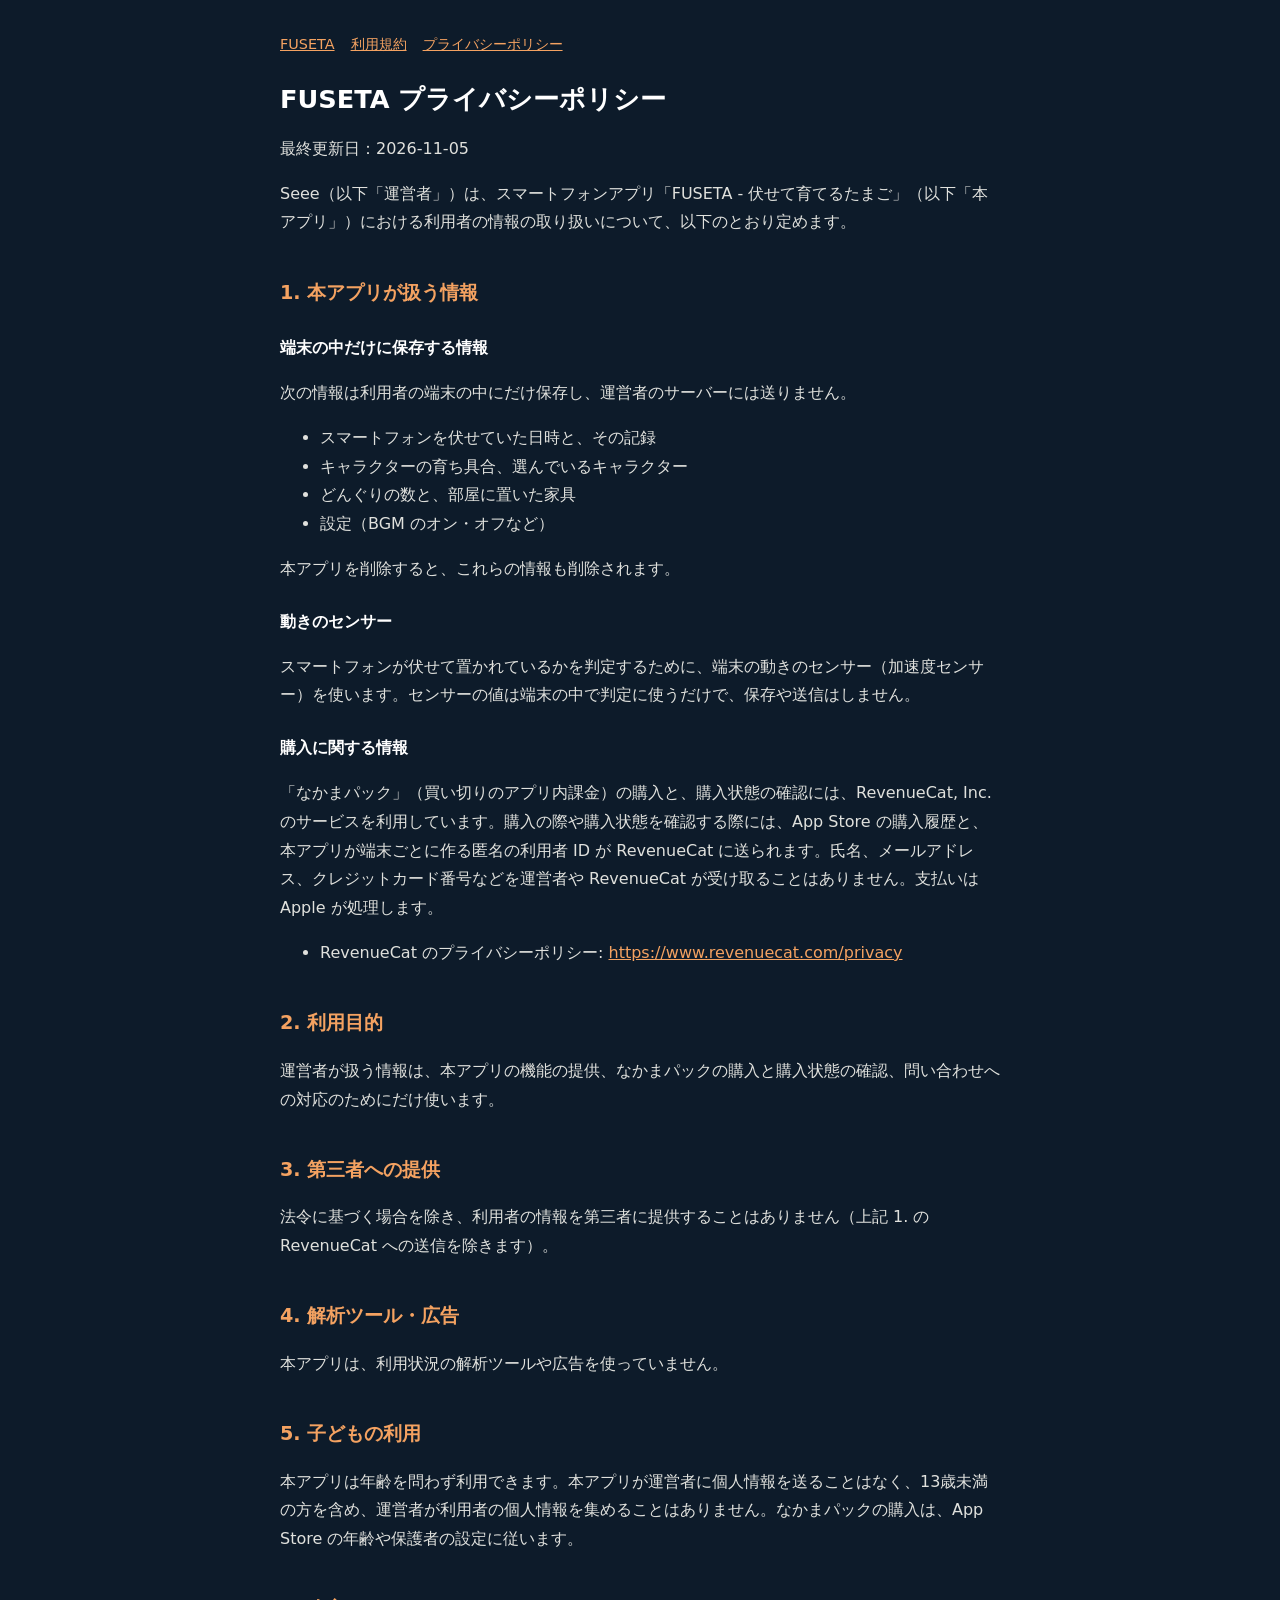
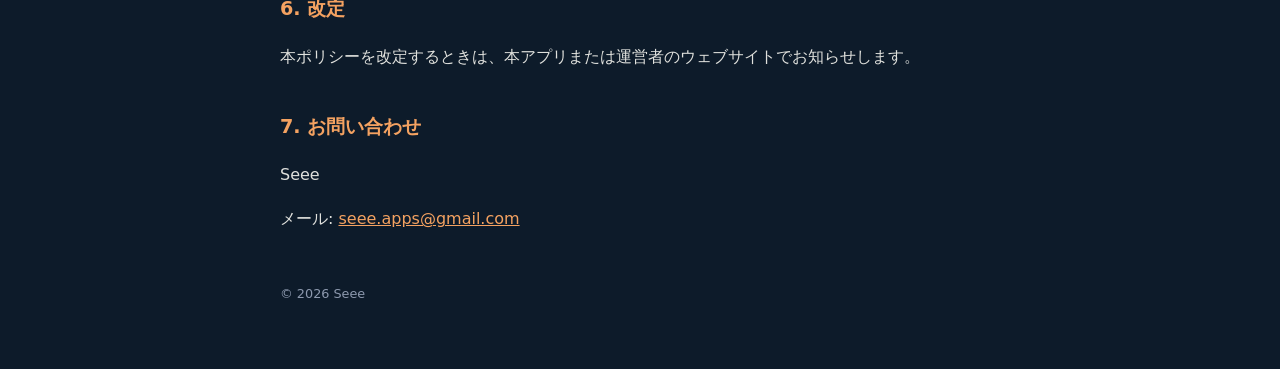
==== privacy.html @ d9efbb9b "Publish the FUSETA support, terms and privacy pages Co-Authored-By: Claude Opus 5.5 <noreply@anthrop" ====
<!doctype html>
<html lang="ja">
<head>
<meta charset="utf-8">
<meta name="viewport" content="width=device-width, initial-scale=1">
<title>プライバシーポリシー | FUSETA</title>
<link rel="stylesheet" href="style.css">
</head>
<body>
<main>
<nav><a href="./">FUSETA</a><a href="terms.html">利用規約</a><a href="privacy.html">プライバシーポリシー</a></nav>
<h1>FUSETA プライバシーポリシー</h1>
<p>最終更新日：2026-11-05</p>
<p>Seee（以下「運営者」）は、スマートフォンアプリ「FUSETA - 伏せて育てるたまご」（以下「本アプリ」）における利用者の情報の取り扱いについて、以下のとおり定めます。</p>

<h2>1. 本アプリが扱う情報</h2>
<h3>端末の中だけに保存する情報</h3>
<p>次の情報は利用者の端末の中にだけ保存し、運営者のサーバーには送りません。</p>
<ul>
<li>スマートフォンを伏せていた日時と、その記録</li>
<li>キャラクターの育ち具合、選んでいるキャラクター</li>
<li>どんぐりの数と、部屋に置いた家具</li>
<li>設定（BGM のオン・オフなど）</li>
</ul>
<p>本アプリを削除すると、これらの情報も削除されます。</p>

<h3>動きのセンサー</h3>
<p>スマートフォンが伏せて置かれているかを判定するために、端末の動きのセンサー（加速度センサー）を使います。センサーの値は端末の中で判定に使うだけで、保存や送信はしません。</p>

<h3>購入に関する情報</h3>
<p>「なかまパック」（買い切りのアプリ内課金）の購入と、購入状態の確認には、RevenueCat, Inc. のサービスを利用しています。購入の際や購入状態を確認する際には、App Store の購入履歴と、本アプリが端末ごとに作る匿名の利用者 ID が RevenueCat に送られます。氏名、メールアドレス、クレジットカード番号などを運営者や RevenueCat が受け取ることはありません。支払いは Apple が処理します。</p>
<ul>
<li>RevenueCat のプライバシーポリシー: <a href="https://www.revenuecat.com/privacy">https://www.revenuecat.com/privacy</a></li>
</ul>

<h2>2. 利用目的</h2>
<p>運営者が扱う情報は、本アプリの機能の提供、なかまパックの購入と購入状態の確認、問い合わせへの対応のためにだけ使います。</p>

<h2>3. 第三者への提供</h2>
<p>法令に基づく場合を除き、利用者の情報を第三者に提供することはありません（上記 1. の RevenueCat への送信を除きます）。</p>

<h2>4. 解析ツール・広告</h2>
<p>本アプリは、利用状況の解析ツールや広告を使っていません。</p>

<h2>5. 子どもの利用</h2>
<p>本アプリは年齢を問わず利用できます。本アプリが運営者に個人情報を送ることはなく、13歳未満の方を含め、運営者が利用者の個人情報を集めることはありません。なかまパックの購入は、App Store の年齢や保護者の設定に従います。</p>

<h2>6. 改定</h2>
<p>本ポリシーを改定するときは、本アプリまたは運営者のウェブサイトでお知らせします。</p>

<h2>7. お問い合わせ</h2>
<p>Seee</p>
<p>メール: <a href="mailto:seee.apps@gmail.com">seee.apps@gmail.com</a></p>
<footer>© 2026 Seee</footer>
</main>
</body>
</html>
---- style.css ----
:root { color-scheme: dark; }
body { margin: 0; background: #0d1b2a; color: #e0e1dd; font-family: system-ui, -apple-system, "Hiragino Sans", "Noto Sans JP", sans-serif; line-height: 1.8; }
main { max-width: 720px; margin: 0 auto; padding: 32px 16px 64px; }
h1 { color: #ffffff; font-size: 1.6rem; line-height: 1.4; }
h2 { color: #f4a261; font-size: 1.2rem; margin-top: 2em; }
h3 { color: #ffffff; font-size: 1rem; margin-top: 1.5em; }
a { color: #f4a261; }
nav { display: flex; gap: 16px; flex-wrap: wrap; font-size: 0.9rem; margin-bottom: 24px; }
.icon { display: block; border-radius: 26px; image-rendering: pixelated; margin: 8px 0 16px; }
footer { margin-top: 48px; color: #8d99ae; font-size: 0.8rem; }
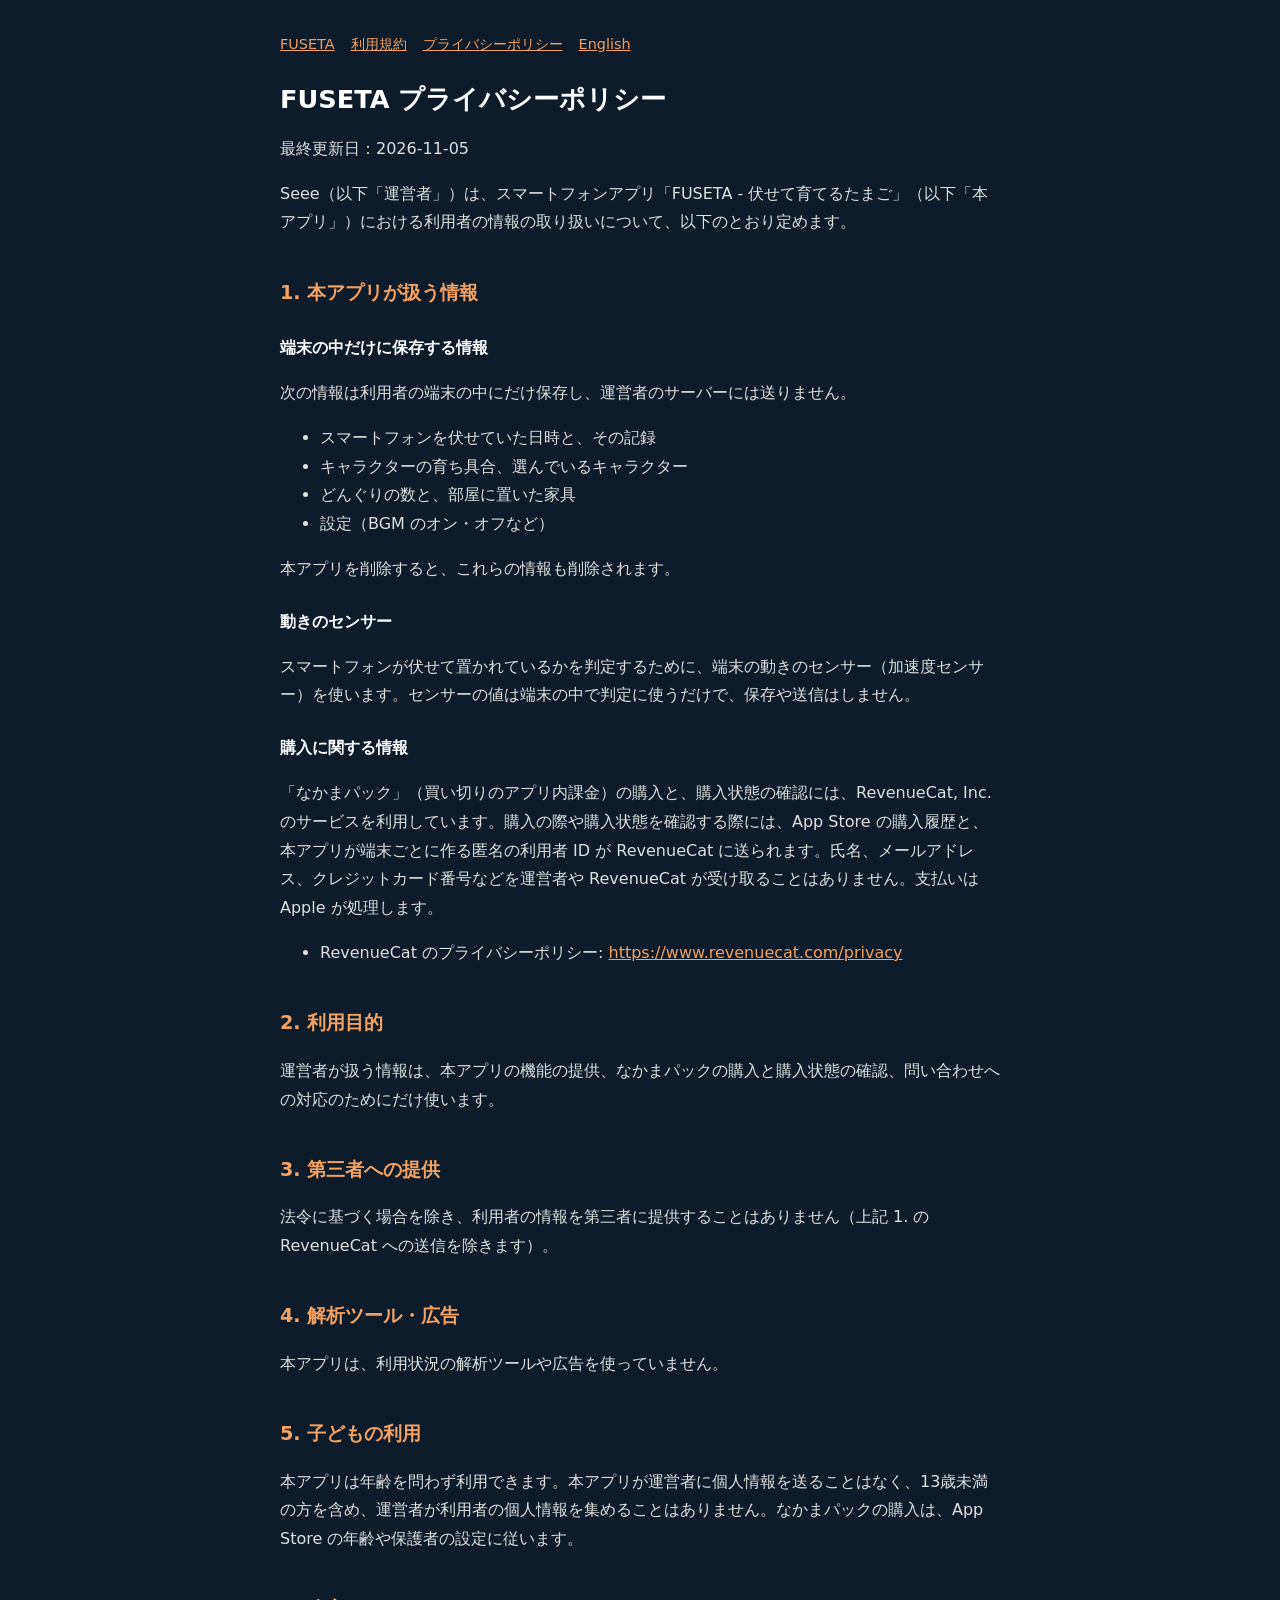
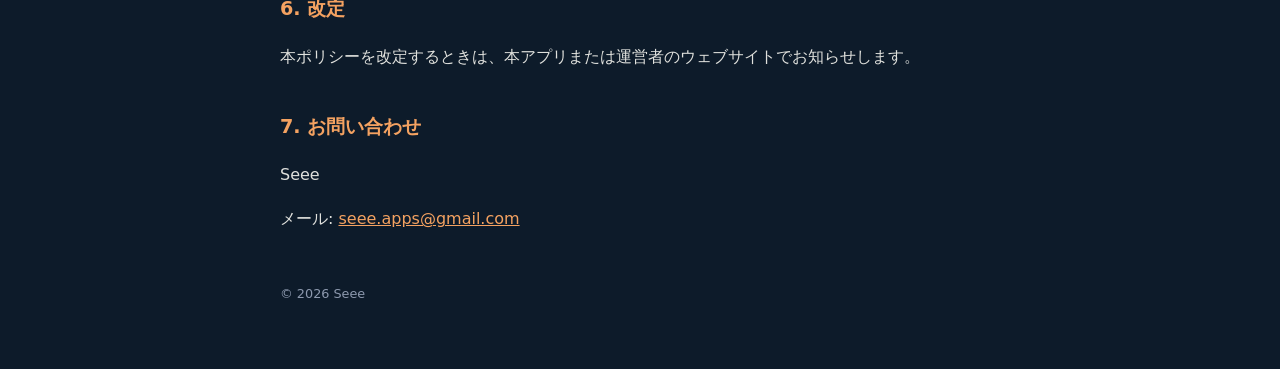
==== commit d4200716: "Add English pages Co-Authored-By: Claude Opus 5.5 <noreply@anthropic.com>" ====
--- a/privacy.html
+++ b/privacy.html
@@ -8,7 +8,7 @@
 </head>
 <body>
 <main>
-<nav><a href="./">FUSETA</a><a href="terms.html">利用規約</a><a href="privacy.html">プライバシーポリシー</a></nav>
+<nav><a href="./">FUSETA</a><a href="terms.html">利用規約</a><a href="privacy.html">プライバシーポリシー</a><a href="en/privacy.html">English</a></nav>
 <h1>FUSETA プライバシーポリシー</h1>
 <p>最終更新日：2026-11-05</p>
 <p>Seee（以下「運営者」）は、スマートフォンアプリ「FUSETA - 伏せて育てるたまご」（以下「本アプリ」）における利用者の情報の取り扱いについて、以下のとおり定めます。</p>
